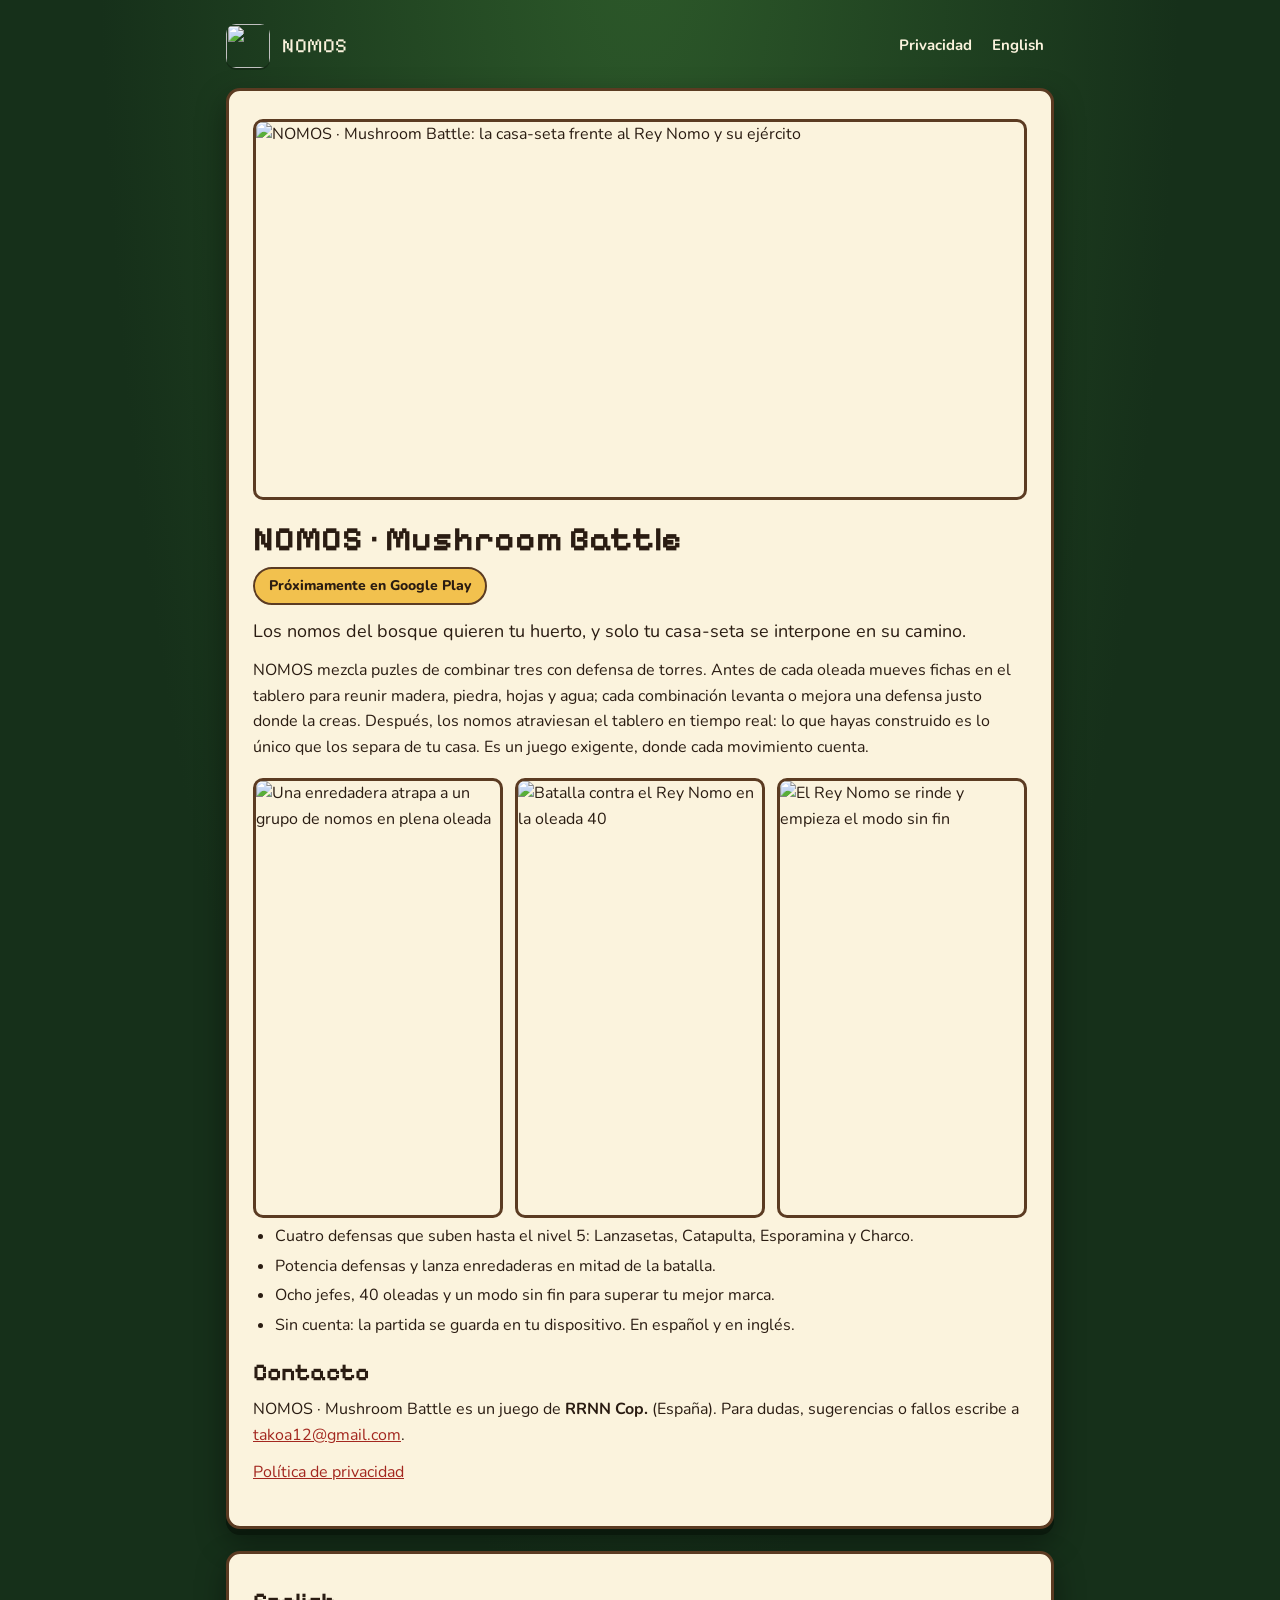
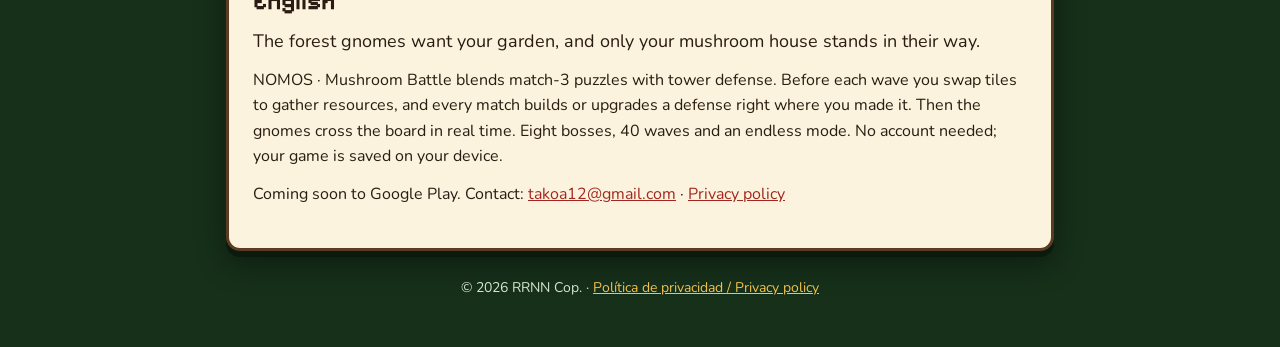
==== index.html @ 887eeca4 "Add files via upload" ====
<!doctype html>
<html lang="es">
<head>
<meta charset="utf-8">
<meta name="viewport" content="width=device-width,initial-scale=1">
<title>NOMOS · Mushroom Battle</title>
<meta name="description" content="NOMOS · Mushroom Battle: puzles de combinar tres y defensa de torres. Protege tu casa-seta de las oleadas de nomos.">
<link rel="icon" type="image/png" href="img/favicon.png">
<link rel="apple-touch-icon" href="img/apple-touch-icon.png">
<link rel="preconnect" href="https://fonts.googleapis.com">
<link rel="preconnect" href="https://fonts.gstatic.com" crossorigin>
<link href="https://fonts.googleapis.com/css2?family=Nunito:wght@400;700;800&family=Pixelify+Sans:wght@500;700&display=swap" rel="stylesheet">
<link rel="stylesheet" href="styles.css">
</head>
<body>
<div class="wrap">
  <header class="top">
    <a class="brand" href="./"><img src="img/icono.png" alt=""><span>NOMOS</span></a>
    <nav><a href="privacidad.html">Privacidad</a><a href="#english">English</a></nav>
  </header>

  <main>
    <section class="card">
      <div class="hero"><img src="img/destacado.jpg" width="1024" height="500" alt="NOMOS · Mushroom Battle: la casa-seta frente al Rey Nomo y su ejército"></div>
      <h1 style="margin-top:20px">NOMOS · Mushroom Battle</h1>
      <p><span class="badge">Próximamente en Google Play</span></p>
      <p class="lead">Los nomos del bosque quieren tu huerto, y solo tu casa-seta se interpone en su camino.</p>
      <p>NOMOS mezcla puzles de combinar tres con defensa de torres. Antes de cada oleada mueves fichas en el tablero para reunir madera, piedra, hojas y agua; cada combinación levanta o mejora una defensa justo donde la creas. Después, los nomos atraviesan el tablero en tiempo real: lo que hayas construido es lo único que los separa de tu casa. Es un juego exigente, donde cada movimiento cuenta.</p>
      <div class="shots">
        <img src="img/captura-enredaderas.jpg" width="360" height="640" alt="Una enredadera atrapa a un grupo de nomos en plena oleada" loading="lazy">
        <img src="img/captura-rey-nomo.jpg" width="360" height="640" alt="Batalla contra el Rey Nomo en la oleada 40" loading="lazy">
        <img src="img/captura-final.jpg" width="360" height="640" alt="El Rey Nomo se rinde y empieza el modo sin fin" loading="lazy">
      </div>
      <ul>
        <li>Cuatro defensas que suben hasta el nivel 5: Lanzasetas, Catapulta, Esporamina y Charco.</li>
        <li>Potencia defensas y lanza enredaderas en mitad de la batalla.</li>
        <li>Ocho jefes, 40 oleadas y un modo sin fin para superar tu mejor marca.</li>
        <li>Sin cuenta: la partida se guarda en tu dispositivo. En español y en inglés.</li>
      </ul>
      <h2>Contacto</h2>
      <p>NOMOS · Mushroom Battle es un juego de <strong>RRNN Cop.</strong> (España). Para dudas, sugerencias o fallos escribe a <a href="mailto:takoa12@gmail.com">takoa12@gmail.com</a>.</p>
      <p><a href="privacidad.html">Política de privacidad</a></p>
    </section>

    <section class="card" id="english" lang="en">
      <h2 style="border-top:0;margin-top:0">English</h2>
      <p class="lead">The forest gnomes want your garden, and only your mushroom house stands in their way.</p>
      <p>NOMOS · Mushroom Battle blends match-3 puzzles with tower defense. Before each wave you swap tiles to gather resources, and every match builds or upgrades a defense right where you made it. Then the gnomes cross the board in real time. Eight bosses, 40 waves and an endless mode. No account needed; your game is saved on your device.</p>
      <p>Coming soon to Google Play. Contact: <a href="mailto:takoa12@gmail.com">takoa12@gmail.com</a> · <a href="privacidad.html#english">Privacy policy</a></p>
    </section>
  </main>

  <footer>© 2026 RRNN Cop. · <a href="privacidad.html">Política de privacidad / Privacy policy</a></footer>
</div>
</body>
</html>
---- styles.css ----
:root{
  --forest:#16301a;
  --forest-2:#1f4224;
  --moss:#2f5f2c;
  --cream:#fbf3dd;
  --cream-2:#f1e4bf;
  --ink:#2a1c12;
  --ink-soft:#5a4634;
  --red:#c8322b;
  --gold:#f2c14e;
  --line:#d9c79a;
  --link:#a3271f;
}
*{box-sizing:border-box}
html{-webkit-text-size-adjust:100%}
body{
  margin:0;
  background:var(--forest) radial-gradient(ellipse at 50% -10%,#2d5a2a 0%,var(--forest) 60%) no-repeat;
  color:var(--ink);
  font:16px/1.6 "Nunito",system-ui,-apple-system,"Segoe UI",Roboto,sans-serif;
}
a{color:var(--link)}
a:focus-visible,button:focus-visible{outline:3px solid var(--gold);outline-offset:2px}
.wrap{max-width:860px;margin:0 auto;padding:24px 16px 48px}
.top{display:flex;align-items:center;gap:12px;justify-content:space-between;margin-bottom:20px}
.brand{display:flex;align-items:center;gap:12px;color:var(--cream);text-decoration:none}
.brand img{width:44px;height:44px;border-radius:10px;box-shadow:0 2px 0 #0004}
.brand span{font-family:"Pixelify Sans",system-ui,sans-serif;font-size:20px;letter-spacing:.5px}
.top nav a{color:var(--cream);text-decoration:none;font-weight:700;font-size:15px;padding:8px 10px;border-radius:8px}
.top nav a:hover{background:#ffffff14}
.card{
  background:var(--cream);
  border:3px solid #5b3b22;
  border-radius:14px;
  box-shadow:0 6px 0 #0b1a0d,0 12px 30px #0006;
  padding:28px 24px;
}
.card + .card{margin-top:22px}
h1,h2,h3{font-family:"Pixelify Sans",system-ui,sans-serif;line-height:1.2;color:var(--ink)}
h1{font-size:34px;margin:0 0 6px}
h2{font-size:24px;margin:30px 0 10px;padding-top:6px;border-top:2px dashed var(--line)}
h2:first-of-type{border-top:0;margin-top:8px}
h3{font-size:19px;margin:22px 0 6px}
p{margin:0 0 12px}
.meta{color:var(--ink-soft);font-size:14px;margin-bottom:18px}
.hero img{width:100%;height:auto;display:block;border-radius:10px;border:3px solid #5b3b22}
.lead{font-size:18px}
.badge{display:inline-block;background:var(--gold);color:var(--ink);font-weight:800;border-radius:999px;padding:6px 14px;font-size:14px;border:2px solid #5b3b22}
.shots{display:grid;grid-template-columns:repeat(3,1fr);gap:12px;margin:18px 0 6px}
.shots img{width:100%;height:auto;border-radius:10px;border:3px solid #5b3b22;display:block}
ul{padding-left:22px;margin:0 0 14px}
li{margin:4px 0}
.table-wrap{overflow-x:auto;margin:10px 0 14px;border:2px solid var(--line);border-radius:10px}
table{border-collapse:collapse;width:100%;min-width:560px;font-size:15px;background:#fffaf0}
th,td{text-align:left;vertical-align:top;padding:9px 11px;border-bottom:1px solid var(--line)}
th{background:var(--cream-2);font-weight:800}
tr:last-child td{border-bottom:0}
code{font-family:ui-monospace,SFMono-Regular,Menlo,monospace;font-size:.92em;background:var(--cream-2);padding:1px 5px;border-radius:5px}
.toc{display:flex;flex-wrap:wrap;gap:8px;margin:6px 0 4px}
.toc a{background:var(--cream-2);border:2px solid var(--line);border-radius:999px;padding:4px 12px;text-decoration:none;color:var(--ink);font-weight:700;font-size:14px}
footer{color:#d7e4cf;text-align:center;font-size:14px;margin-top:26px}
footer a{color:var(--gold)}
@media (max-width:560px){
  h1{font-size:28px}
  .card{padding:22px 16px}
  .shots{grid-template-columns:repeat(3,1fr);gap:8px}
  .brand span{font-size:17px}
}
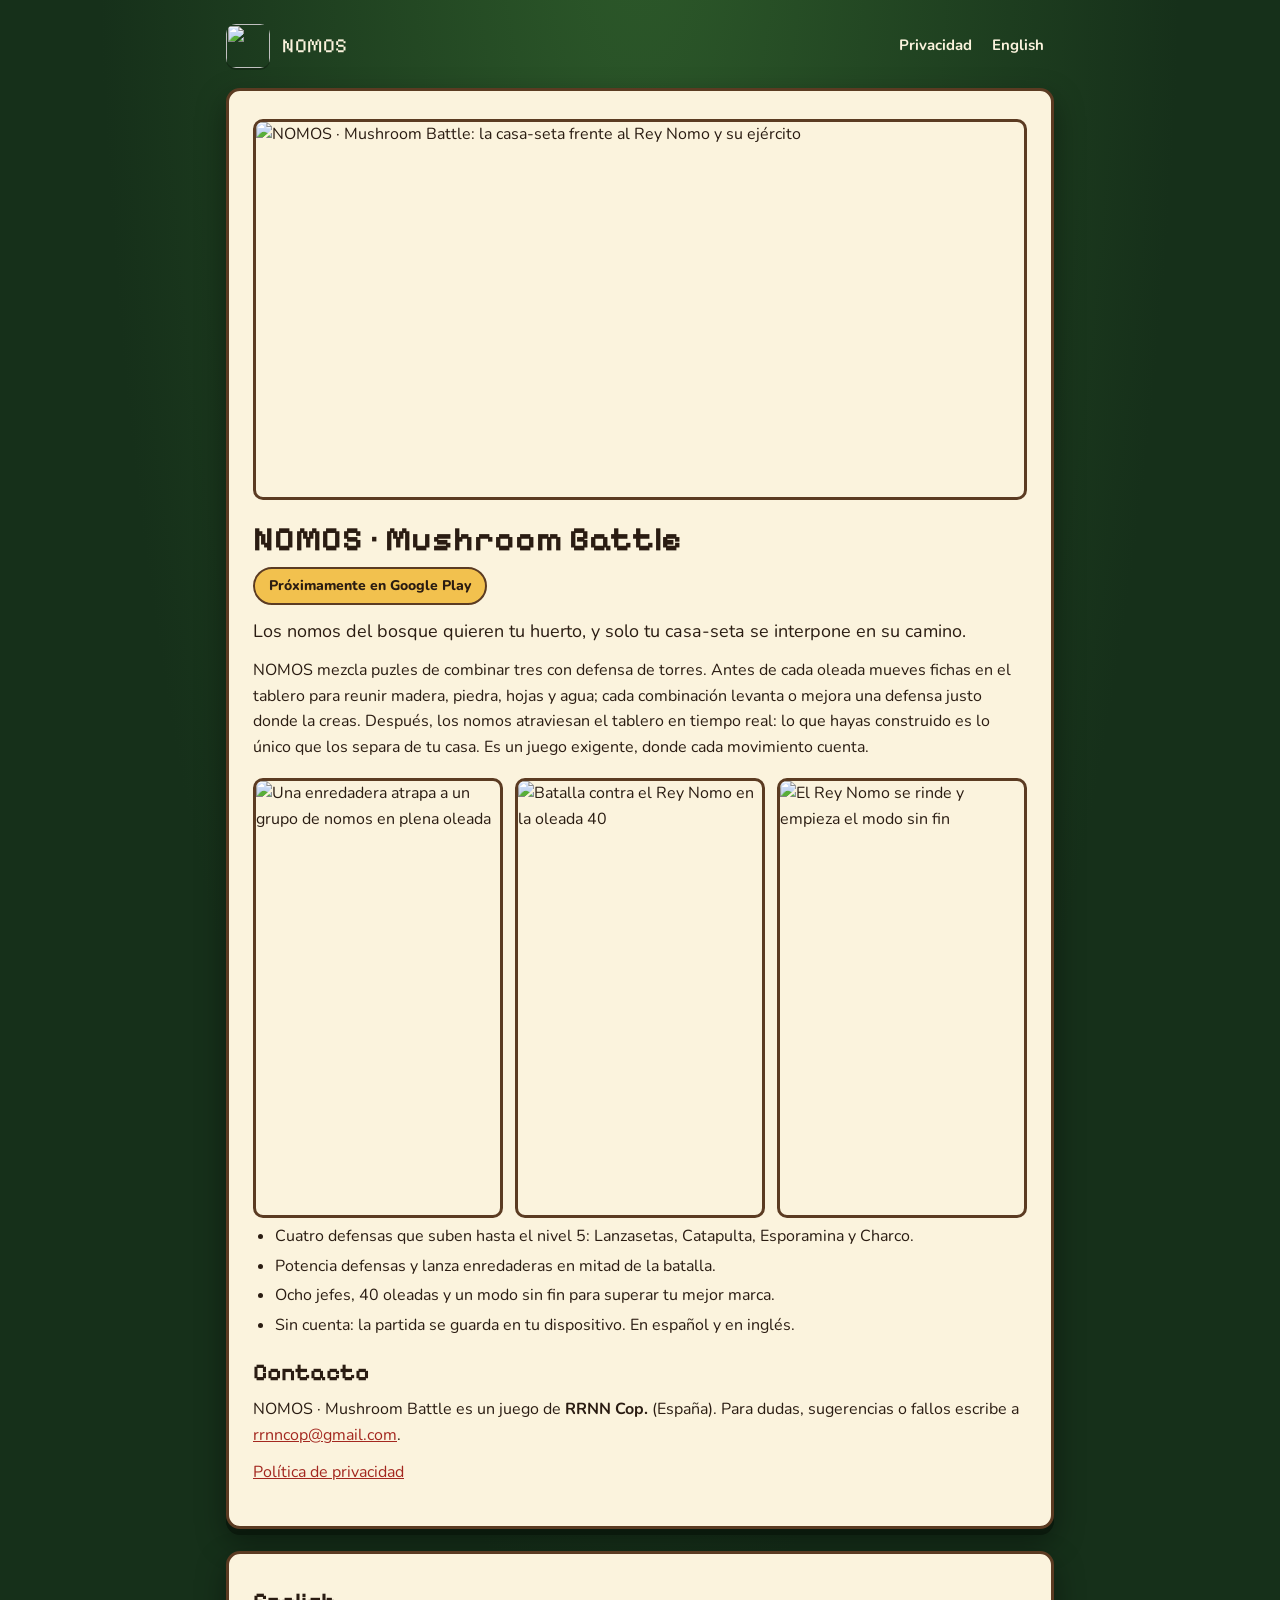
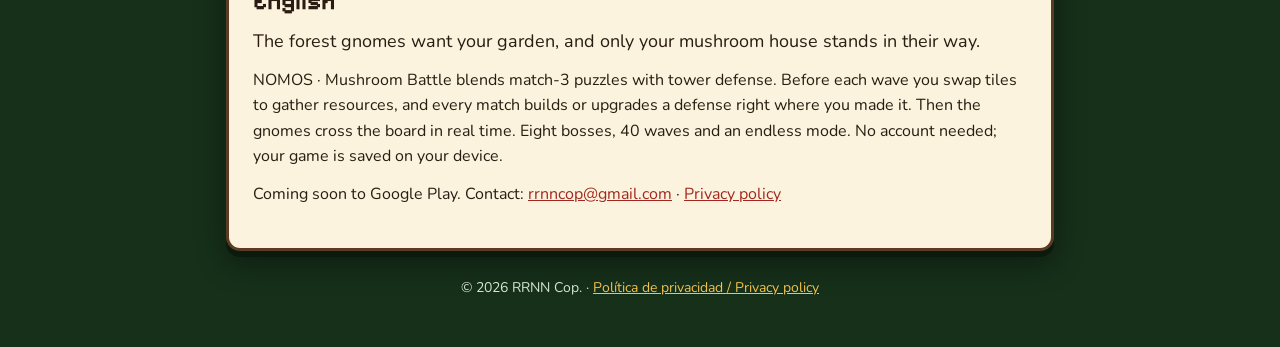
==== commit 8beba6ba: "Add files via upload" ====
--- a/index.html
+++ b/index.html
@@ -38,7 +38,7 @@
         <li>Sin cuenta: la partida se guarda en tu dispositivo. En español y en inglés.</li>
       </ul>
       <h2>Contacto</h2>
-      <p>NOMOS · Mushroom Battle es un juego de <strong>RRNN Cop.</strong> (España). Para dudas, sugerencias o fallos escribe a <a href="mailto:takoa12@gmail.com">takoa12@gmail.com</a>.</p>
+      <p>NOMOS · Mushroom Battle es un juego de <strong>RRNN Cop.</strong> (España). Para dudas, sugerencias o fallos escribe a <a href="mailto:rrnncop@gmail.com">rrnncop@gmail.com</a>.</p>
       <p><a href="privacidad.html">Política de privacidad</a></p>
     </section>
 
@@ -46,7 +46,7 @@
       <h2 style="border-top:0;margin-top:0">English</h2>
       <p class="lead">The forest gnomes want your garden, and only your mushroom house stands in their way.</p>
       <p>NOMOS · Mushroom Battle blends match-3 puzzles with tower defense. Before each wave you swap tiles to gather resources, and every match builds or upgrades a defense right where you made it. Then the gnomes cross the board in real time. Eight bosses, 40 waves and an endless mode. No account needed; your game is saved on your device.</p>
-      <p>Coming soon to Google Play. Contact: <a href="mailto:takoa12@gmail.com">takoa12@gmail.com</a> · <a href="privacidad.html#english">Privacy policy</a></p>
+      <p>Coming soon to Google Play. Contact: <a href="mailto:rrnncop@gmail.com">rrnncop@gmail.com</a> · <a href="privacidad.html#english">Privacy policy</a></p>
     </section>
   </main>
 
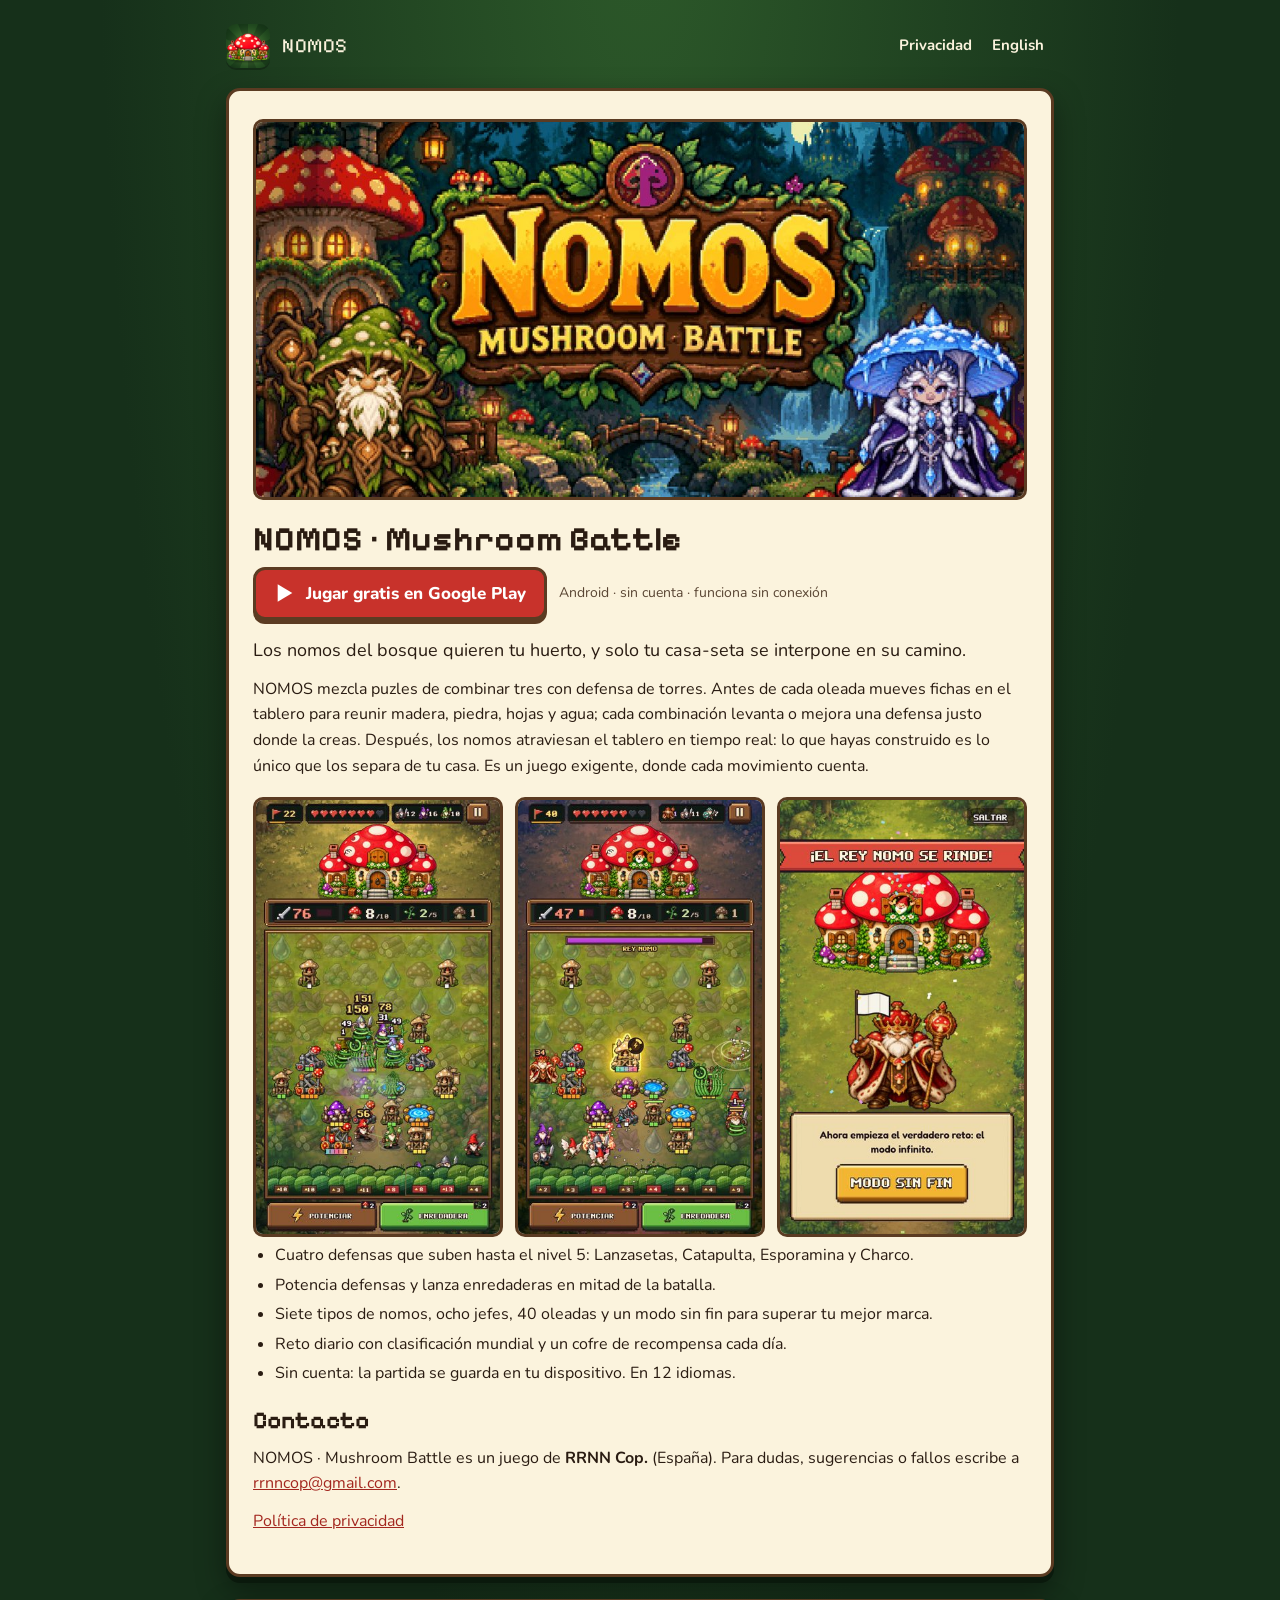
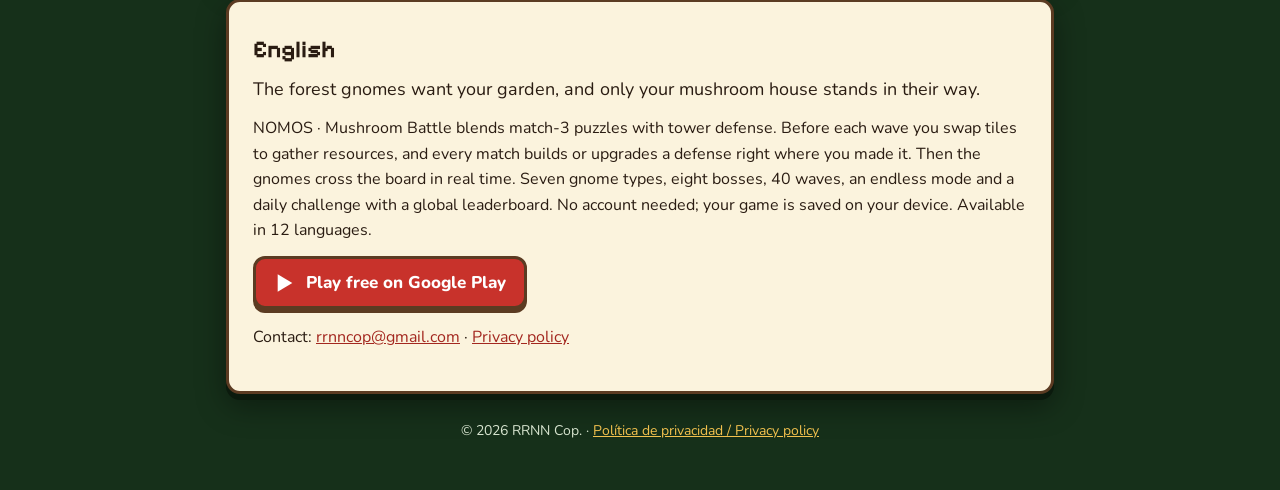
==== commit 5fab0391: "Add files via upload" ====
--- a/index.html
+++ b/index.html
@@ -3,39 +3,60 @@
 <head>
 <meta charset="utf-8">
 <meta name="viewport" content="width=device-width,initial-scale=1">
-<title>NOMOS · Mushroom Battle</title>
-<meta name="description" content="NOMOS · Mushroom Battle: puzles de combinar tres y defensa de torres. Protege tu casa-seta de las oleadas de nomos.">
-<link rel="icon" type="image/png" href="img/favicon.png">
-<link rel="apple-touch-icon" href="img/apple-touch-icon.png">
+<title>NOMOS · Mushroom Battle — puzles de combinar tres y defensa de torres</title>
+<meta name="description" content="NOMOS · Mushroom Battle: puzles de combinar tres y defensa de torres. Protege tu casa-seta de las oleadas de nomos. Gratis en Google Play, en 12 idiomas.">
+<meta property="og:type" content="website">
+<meta property="og:title" content="NOMOS · Mushroom Battle">
+<meta property="og:description" content="Combina tres, levanta defensas y frena a los nomos. Gratis en Google Play.">
+<meta property="og:image" content="https://takoa12.github.io/destacado.jpg">
+<meta property="og:url" content="https://takoa12.github.io/">
+<meta name="twitter:card" content="summary_large_image">
+<link rel="icon" type="image/png" href="favicon.png">
+<link rel="apple-touch-icon" href="apple-touch-icon.png">
 <link rel="preconnect" href="https://fonts.googleapis.com">
 <link rel="preconnect" href="https://fonts.gstatic.com" crossorigin>
 <link href="https://fonts.googleapis.com/css2?family=Nunito:wght@400;700;800&family=Pixelify+Sans:wght@500;700&display=swap" rel="stylesheet">
 <link rel="stylesheet" href="styles.css">
+<style>
+.play{display:inline-flex;align-items:center;gap:10px;background:var(--red);color:#fff;text-decoration:none;font-weight:800;font-size:17px;border:3px solid #5b3b22;border-radius:12px;padding:10px 18px;box-shadow:0 4px 0 #5b3b22}
+.play:hover{filter:brightness(1.08)}
+.play:active{transform:translateY(2px);box-shadow:0 2px 0 #5b3b22}
+.play svg{width:22px;height:22px;flex:none}
+.cta{display:flex;flex-wrap:wrap;align-items:center;gap:12px;margin:4px 0 16px}
+.cta small{color:var(--ink-soft);font-size:14px}
+</style>
 </head>
 <body>
 <div class="wrap">
   <header class="top">
-    <a class="brand" href="./"><img src="img/icono.png" alt=""><span>NOMOS</span></a>
+    <a class="brand" href="./"><img src="icono.png" alt=""><span>NOMOS</span></a>
     <nav><a href="privacidad.html">Privacidad</a><a href="#english">English</a></nav>
   </header>
 
   <main>
     <section class="card">
-      <div class="hero"><img src="img/destacado.jpg" width="1024" height="500" alt="NOMOS · Mushroom Battle: la casa-seta frente al Rey Nomo y su ejército"></div>
+      <div class="hero"><img src="destacado.jpg" width="1024" height="500" alt="NOMOS · Mushroom Battle: la casa-seta frente al Rey Nomo y su ejército"></div>
       <h1 style="margin-top:20px">NOMOS · Mushroom Battle</h1>
-      <p><span class="badge">Próximamente en Google Play</span></p>
+      <div class="cta">
+        <a class="play" href="https://play.google.com/store/apps/details?id=com.nomos.mushroombattle&amp;referrer=utm_source%3Dweb%26utm_medium%3Dlanding" rel="noopener">
+          <svg viewBox="0 0 24 24" aria-hidden="true"><path fill="currentColor" d="M4 2.5v19l16-9.5z"/></svg>
+          Jugar gratis en Google Play
+        </a>
+        <small>Android · sin cuenta · funciona sin conexión</small>
+      </div>
       <p class="lead">Los nomos del bosque quieren tu huerto, y solo tu casa-seta se interpone en su camino.</p>
       <p>NOMOS mezcla puzles de combinar tres con defensa de torres. Antes de cada oleada mueves fichas en el tablero para reunir madera, piedra, hojas y agua; cada combinación levanta o mejora una defensa justo donde la creas. Después, los nomos atraviesan el tablero en tiempo real: lo que hayas construido es lo único que los separa de tu casa. Es un juego exigente, donde cada movimiento cuenta.</p>
       <div class="shots">
-        <img src="img/captura-enredaderas.jpg" width="360" height="640" alt="Una enredadera atrapa a un grupo de nomos en plena oleada" loading="lazy">
-        <img src="img/captura-rey-nomo.jpg" width="360" height="640" alt="Batalla contra el Rey Nomo en la oleada 40" loading="lazy">
-        <img src="img/captura-final.jpg" width="360" height="640" alt="El Rey Nomo se rinde y empieza el modo sin fin" loading="lazy">
+        <img src="captura-enredaderas.jpg" width="360" height="640" alt="Una enredadera atrapa a un grupo de nomos en plena oleada" loading="lazy">
+        <img src="captura-rey-nomo.jpg" width="360" height="640" alt="Batalla contra el Rey Nomo en la oleada 40" loading="lazy">
+        <img src="captura-final.jpg" width="360" height="640" alt="El Rey Nomo se rinde y empieza el modo sin fin" loading="lazy">
       </div>
       <ul>
         <li>Cuatro defensas que suben hasta el nivel 5: Lanzasetas, Catapulta, Esporamina y Charco.</li>
         <li>Potencia defensas y lanza enredaderas en mitad de la batalla.</li>
-        <li>Ocho jefes, 40 oleadas y un modo sin fin para superar tu mejor marca.</li>
-        <li>Sin cuenta: la partida se guarda en tu dispositivo. En español y en inglés.</li>
+        <li>Siete tipos de nomos, ocho jefes, 40 oleadas y un modo sin fin para superar tu mejor marca.</li>
+        <li>Reto diario con clasificación mundial y un cofre de recompensa cada día.</li>
+        <li>Sin cuenta: la partida se guarda en tu dispositivo. En 12 idiomas.</li>
       </ul>
       <h2>Contacto</h2>
       <p>NOMOS · Mushroom Battle es un juego de <strong>RRNN Cop.</strong> (España). Para dudas, sugerencias o fallos escribe a <a href="mailto:rrnncop@gmail.com">rrnncop@gmail.com</a>.</p>
@@ -45,8 +66,14 @@
     <section class="card" id="english" lang="en">
       <h2 style="border-top:0;margin-top:0">English</h2>
       <p class="lead">The forest gnomes want your garden, and only your mushroom house stands in their way.</p>
-      <p>NOMOS · Mushroom Battle blends match-3 puzzles with tower defense. Before each wave you swap tiles to gather resources, and every match builds or upgrades a defense right where you made it. Then the gnomes cross the board in real time. Eight bosses, 40 waves and an endless mode. No account needed; your game is saved on your device.</p>
-      <p>Coming soon to Google Play. Contact: <a href="mailto:rrnncop@gmail.com">rrnncop@gmail.com</a> · <a href="privacidad.html#english">Privacy policy</a></p>
+      <p>NOMOS · Mushroom Battle blends match-3 puzzles with tower defense. Before each wave you swap tiles to gather resources, and every match builds or upgrades a defense right where you made it. Then the gnomes cross the board in real time. Seven gnome types, eight bosses, 40 waves, an endless mode and a daily challenge with a global leaderboard. No account needed; your game is saved on your device. Available in 12 languages.</p>
+      <div class="cta">
+        <a class="play" href="https://play.google.com/store/apps/details?id=com.nomos.mushroombattle&amp;referrer=utm_source%3Dweb%26utm_medium%3Dlanding_en" rel="noopener">
+          <svg viewBox="0 0 24 24" aria-hidden="true"><path fill="currentColor" d="M4 2.5v19l16-9.5z"/></svg>
+          Play free on Google Play
+        </a>
+      </div>
+      <p>Contact: <a href="mailto:rrnncop@gmail.com">rrnncop@gmail.com</a> · <a href="privacidad.html#english">Privacy policy</a></p>
     </section>
   </main>
 
